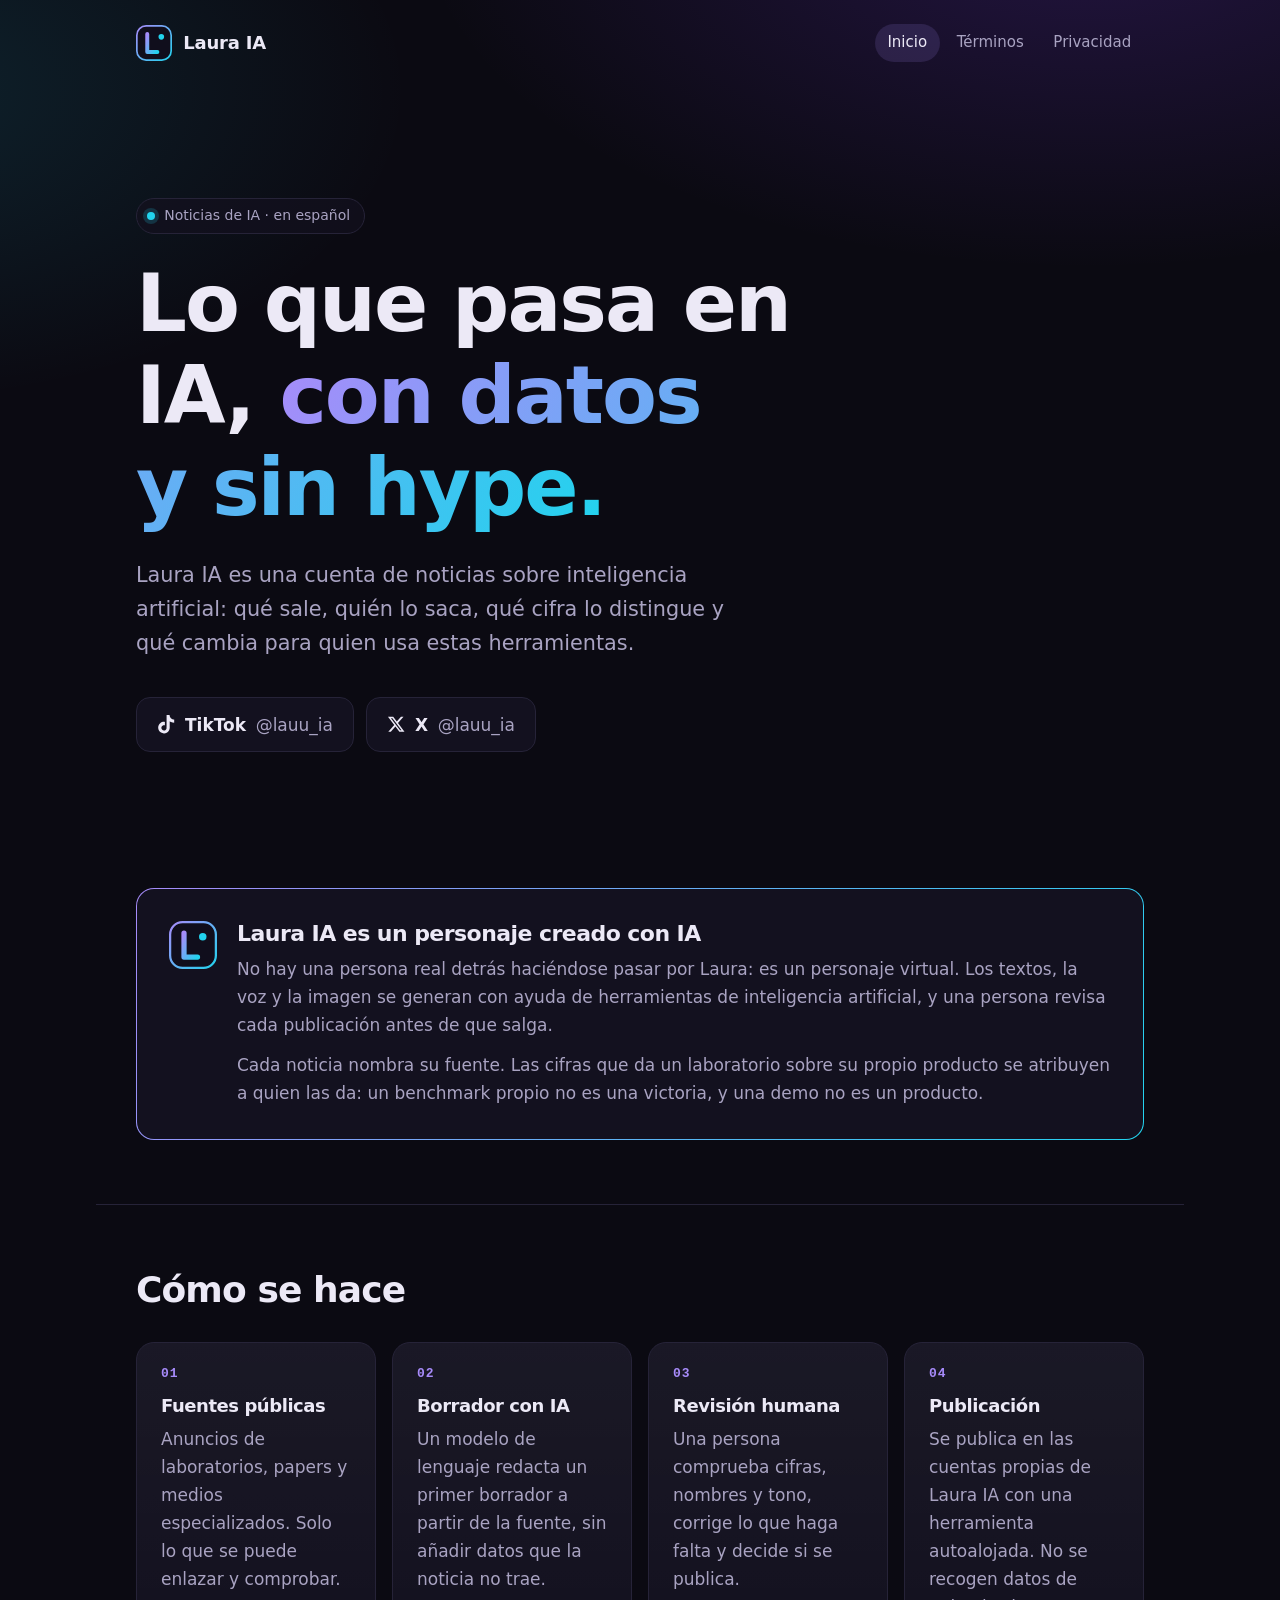
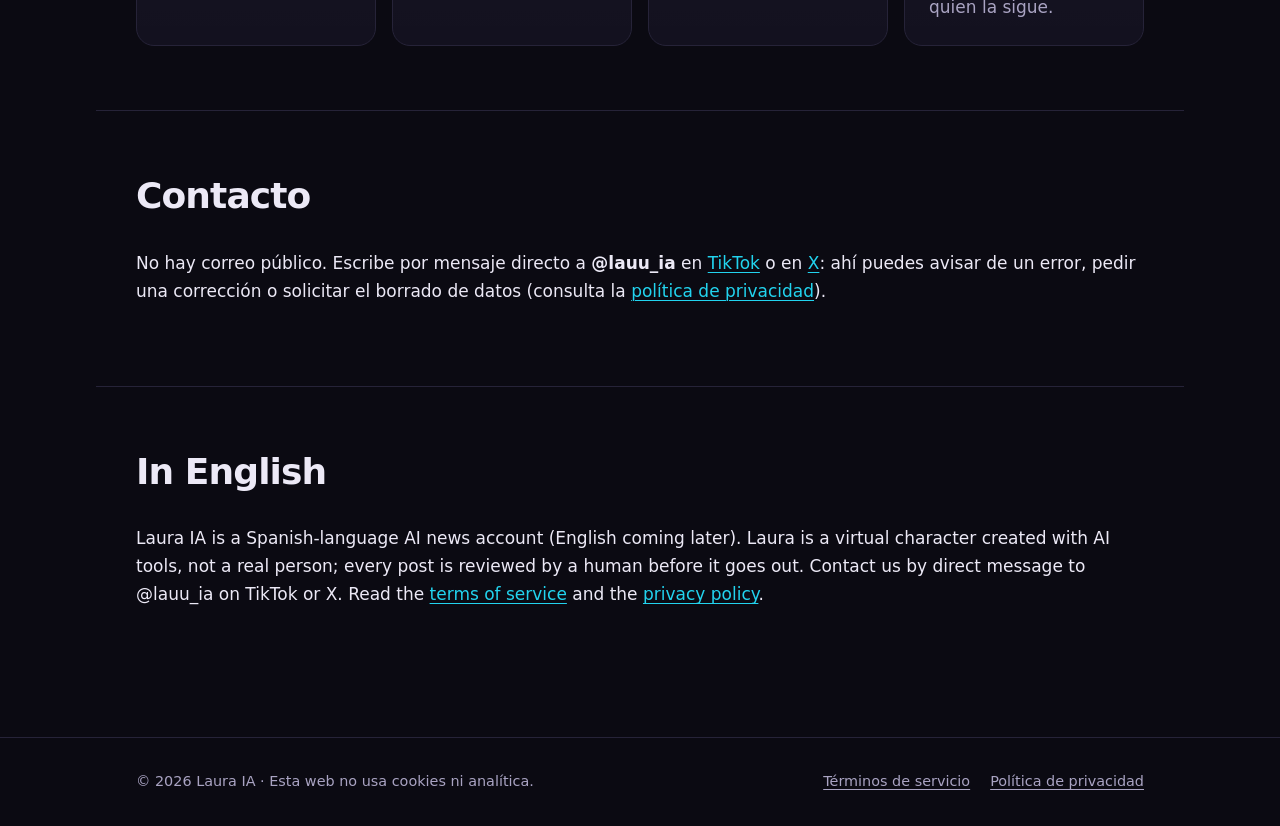
==== index.html @ e36b6e1d "Web pública de Laura IA: portada, términos y privacidad Sitio estático (HTML y CSS, sin build ni rec" ====
<!DOCTYPE html>
<html lang="es">
<head>
  <meta charset="utf-8">
  <meta name="viewport" content="width=device-width, initial-scale=1">
  <title>Laura IA — noticias de inteligencia artificial, con datos y sin hype</title>
  <meta name="description" content="Laura IA es una cuenta de noticias de inteligencia artificial en español. Personaje virtual creado con IA; cada publicación la revisa una persona.">
  <meta name="theme-color" content="#0b0a12">
  <link rel="icon" href="assets/marca.svg" type="image/svg+xml">
  <link rel="stylesheet" href="assets/estilo.css">
  <meta property="og:title" content="Laura IA">
  <meta property="og:description" content="Noticias de IA en español, con datos y sin hype.">
  <meta property="og:type" content="website">
</head>
<body>
  <a class="saltar" href="#contenido">Saltar al contenido</a>

  <header class="contenedor cabecera">
    <a class="marca" href="./"><img src="assets/marca.svg" alt="" width="36" height="36">Laura IA</a>
    <nav class="nav" aria-label="Principal">
      <a href="./" aria-current="page">Inicio</a>
      <a href="terminos/">Términos</a>
      <a href="privacidad/">Privacidad</a>
    </nav>
  </header>

  <main id="contenido">
    <section class="contenedor portada" aria-labelledby="titulo">
      <p class="antetitulo">Noticias de IA · en español</p>
      <h1 id="titulo">Lo que pasa en IA, <em>con datos y sin hype.</em></h1>
      <p class="entradilla">Laura IA es una cuenta de noticias sobre inteligencia artificial: qué sale, quién lo saca, qué cifra lo distingue y qué cambia para quien usa estas herramientas.</p>
      <div class="acciones">
        <a class="boton" href="https://www.tiktok.com/@lauu_ia" rel="me noopener">
          <svg viewBox="0 0 24 24" aria-hidden="true"><path fill="currentColor" d="M12.525.02c1.31-.02 2.61-.01 3.91-.02.08 1.53.63 3.09 1.75 4.17 1.12 1.11 2.7 1.62 4.24 1.79v4.03c-1.44-.05-2.89-.35-4.2-.97-.57-.26-1.1-.59-1.62-.93-.01 2.92.01 5.84-.02 8.75-.08 1.4-.54 2.79-1.35 3.94-1.31 1.92-3.58 3.17-5.91 3.21-1.43.08-2.86-.31-4.08-1.03-2.02-1.19-3.44-3.37-3.65-5.71-.02-.5-.03-1-.01-1.49.18-1.9 1.12-3.72 2.58-4.96 1.66-1.44 3.98-2.13 6.15-1.72.02 1.48-.04 2.96-.04 4.44-.99-.32-2.15-.23-3.02.37-.63.41-1.11 1.04-1.36 1.75-.21.51-.15 1.07-.14 1.61.24 1.64 1.82 3.02 3.5 2.87 1.12-.01 2.19-.66 2.77-1.61.19-.33.4-.67.41-1.06.1-1.79.06-3.57.07-5.36.01-4.03-.01-8.05.02-12.07z"/></svg>
          TikTok <span>@lauu_ia</span>
        </a>
        <a class="boton" href="https://x.com/lauu_ia" rel="me noopener">
          <svg viewBox="0 0 24 24" aria-hidden="true"><path fill="currentColor" d="M18.244 2.25h3.308l-7.227 8.26 8.502 11.24H16.17l-5.214-6.817L4.99 21.75H1.68l7.73-8.835L1.254 2.25H8.08l4.713 6.231zm-1.161 17.52h1.833L7.084 4.126H5.117z"/></svg>
          X <span>@lauu_ia</span>
        </a>
      </div>
    </section>

    <section class="contenedor seccion" aria-labelledby="quien">
      <div class="aviso">
        <img src="assets/marca.svg" alt="" width="48" height="48">
        <div>
          <h2 id="quien">Laura IA es un personaje creado con IA</h2>
          <p>No hay una persona real detrás haciéndose pasar por Laura: es un personaje virtual. Los textos, la voz y la imagen se generan con ayuda de herramientas de inteligencia artificial, y una persona revisa cada publicación antes de que salga.</p>
          <p>Cada noticia nombra su fuente. Las cifras que da un laboratorio sobre su propio producto se atribuyen a quien las da: un benchmark propio no es una victoria, y una demo no es un producto.</p>
        </div>
      </div>
    </section>

    <section class="contenedor seccion" aria-labelledby="como">
      <h2 id="como">Cómo se hace</h2>
      <ol class="rejilla">
        <li class="tarjeta">
          <span class="num" aria-hidden="true">01</span>
          <h3>Fuentes públicas</h3>
          <p>Anuncios de laboratorios, papers y medios especializados. Solo lo que se puede enlazar y comprobar.</p>
        </li>
        <li class="tarjeta">
          <span class="num" aria-hidden="true">02</span>
          <h3>Borrador con IA</h3>
          <p>Un modelo de lenguaje redacta un primer borrador a partir de la fuente, sin añadir datos que la noticia no trae.</p>
        </li>
        <li class="tarjeta">
          <span class="num" aria-hidden="true">03</span>
          <h3>Revisión humana</h3>
          <p>Una persona comprueba cifras, nombres y tono, corrige lo que haga falta y decide si se publica.</p>
        </li>
        <li class="tarjeta">
          <span class="num" aria-hidden="true">04</span>
          <h3>Publicación</h3>
          <p>Se publica en las cuentas propias de Laura IA con una herramienta autoalojada. No se recogen datos de quien la sigue.</p>
        </li>
      </ol>
    </section>

    <section class="contenedor seccion" aria-labelledby="contacto">
      <h2 id="contacto">Contacto</h2>
      <p>No hay correo público. Escribe por mensaje directo a <strong>@lauu_ia</strong> en <a href="https://www.tiktok.com/@lauu_ia">TikTok</a> o en <a href="https://x.com/lauu_ia">X</a>: ahí puedes avisar de un error, pedir una corrección o solicitar el borrado de datos (consulta la <a href="privacidad/">política de privacidad</a>).</p>
    </section>

    <section class="contenedor seccion" lang="en" aria-labelledby="english">
      <h2 id="english">In English</h2>
      <p>Laura IA is a Spanish-language AI news account (English coming later). Laura is a virtual character created with AI tools, not a real person; every post is reviewed by a human before it goes out. Contact us by direct message to @lauu_ia on TikTok or X. Read the <a href="terminos/">terms of service</a> and the <a href="privacidad/">privacy policy</a>.</p>
    </section>
  </main>

  <footer class="pie">
    <div class="contenedor">
      <p>© 2026 Laura IA · Esta web no usa cookies ni analítica.</p>
      <nav aria-label="Legal">
        <a href="terminos/">Términos de servicio</a>
        <a href="privacidad/">Política de privacidad</a>
      </nav>
    </div>
  </footer>
</body>
</html>
---- assets/estilo.css ----
/* Laura IA — hoja única, sin dependencias ni fuentes externas */

:root {
  color-scheme: dark;
  --fondo: #0b0a12;
  --fondo-alto: #13111f;
  --borde: #262338;
  --texto: #ece9f6;
  --texto-suave: #a9a3c2;
  --violeta: #a78bfa;
  --violeta-hondo: #7c3aed;
  --cian: #22d3ee;
  --degradado: linear-gradient(120deg, var(--violeta) 0%, var(--cian) 100%);
  --radio: 18px;
  --ancho: 68rem;
  --lectura: 42rem;
  --sans: ui-sans-serif, system-ui, -apple-system, "Segoe UI", Roboto, "Helvetica Neue", Arial, sans-serif;
  --mono: ui-monospace, "SF Mono", "Cascadia Code", "Roboto Mono", Menlo, Consolas, monospace;
}

*, *::before, *::after { box-sizing: border-box; }

html { -webkit-text-size-adjust: 100%; text-size-adjust: 100%; }

body {
  margin: 0;
  min-height: 100vh;
  display: flex;
  flex-direction: column;
  background:
    radial-gradient(60rem 32rem at 85% -10%, rgb(124 58 237 / 0.22), transparent 70%),
    radial-gradient(48rem 28rem at -10% 10%, rgb(34 211 238 / 0.12), transparent 70%),
    var(--fondo);
  background-attachment: fixed;
  color: var(--texto);
  font: 400 1.0625rem/1.65 var(--sans);
  -webkit-font-smoothing: antialiased;
}

main { flex: 1; }

a { color: var(--cian); text-underline-offset: 0.2em; text-decoration-thickness: 1px; }
a:hover { color: #67e8f9; text-decoration-thickness: 2px; }

:focus-visible {
  outline: 2px solid var(--cian);
  outline-offset: 3px;
  border-radius: 6px;
}

.saltar {
  position: absolute;
  left: 1rem;
  top: -4rem;
  z-index: 10;
  padding: 0.6rem 1rem;
  border-radius: 10px;
  background: var(--texto);
  color: var(--fondo);
  font-weight: 600;
  text-decoration: none;
}
.saltar:focus { top: 1rem; }

.contenedor {
  width: 100%;
  max-width: var(--ancho);
  margin-inline: auto;
  padding-inline: clamp(1.25rem, 4vw, 2.5rem);
}

/* Cabecera */

.cabecera {
  display: flex;
  align-items: center;
  justify-content: space-between;
  gap: 1rem;
  padding-block: 1.5rem;
}

.marca {
  display: inline-flex;
  align-items: center;
  gap: 0.7rem;
  color: var(--texto);
  font-weight: 700;
  font-size: 1.125rem;
  letter-spacing: -0.01em;
  text-decoration: none;
}
.marca:hover { color: var(--texto); }
.marca img { width: 2.25rem; height: 2.25rem; }

.nav { display: flex; gap: 0.25rem; flex-wrap: wrap; }
.nav a {
  padding: 0.4rem 0.8rem;
  border-radius: 999px;
  color: var(--texto-suave);
  font-size: 0.9375rem;
  text-decoration: none;
}
.nav a:hover { color: var(--texto); background: rgb(255 255 255 / 0.05); }
.nav a[aria-current="page"] { color: var(--texto); background: rgb(167 139 250 / 0.14); }

/* Portada */

.portada { padding-block: clamp(3rem, 10vw, 7rem) clamp(2.5rem, 6vw, 4.5rem); }

.antetitulo {
  display: inline-flex;
  align-items: center;
  gap: 0.55rem;
  margin: 0 0 1.5rem;
  padding: 0.35rem 0.85rem 0.35rem 0.65rem;
  border: 1px solid var(--borde);
  border-radius: 999px;
  background: rgb(19 17 31 / 0.7);
  color: var(--texto-suave);
  font-size: 0.875rem;
}
.antetitulo::before {
  content: "";
  width: 0.5rem;
  height: 0.5rem;
  border-radius: 50%;
  background: var(--cian);
  box-shadow: 0 0 0 4px rgb(34 211 238 / 0.18);
}

h1, h2, h3 { line-height: 1.15; letter-spacing: -0.025em; text-wrap: balance; }
h2, h3 { font-weight: 700; }

.portada h1 {
  max-width: 16ch;
  margin: 0;
  font-size: clamp(2.6rem, 7.5vw, 5rem);
  font-weight: 800;
}
.portada h1 em {
  font-style: normal;
  background: var(--degradado);
  -webkit-background-clip: text;
  background-clip: text;
  color: transparent;
}

.entradilla {
  max-width: 38rem;
  margin: 1.5rem 0 2.25rem;
  color: var(--texto-suave);
  font-size: clamp(1.125rem, 2.2vw, 1.3rem);
}

.acciones { display: flex; flex-wrap: wrap; gap: 0.75rem; }

.boton {
  display: inline-flex;
  align-items: center;
  gap: 0.6rem;
  padding: 0.8rem 1.25rem;
  border: 1px solid var(--borde);
  border-radius: 14px;
  background: var(--fondo-alto);
  color: var(--texto);
  font-weight: 600;
  text-decoration: none;
  transition: border-color 0.15s, transform 0.15s;
}
.boton:hover { color: var(--texto); border-color: var(--violeta); transform: translateY(-1px); }
.boton svg { width: 1.15rem; height: 1.15rem; flex: none; }
.boton span { color: var(--texto-suave); font-weight: 400; }

/* Bloques */

.seccion { padding-block: clamp(2rem, 6vw, 4rem); }
.seccion + .seccion { border-top: 1px solid var(--borde); }

.seccion > h2 {
  margin: 0 0 2rem;
  font-size: clamp(1.6rem, 3.5vw, 2.25rem);
}

.rejilla {
  display: grid;
  grid-template-columns: repeat(4, 1fr);
  gap: 1rem;
  margin: 0;
  padding: 0;
  list-style: none;
}

.tarjeta {
  position: relative;
  padding: 1.5rem;
  border: 1px solid var(--borde);
  border-radius: var(--radio);
  background: linear-gradient(180deg, rgb(255 255 255 / 0.03), transparent), var(--fondo-alto);
}
.tarjeta h3 { margin: 0 0 0.5rem; font-size: 1.125rem; }
.tarjeta p { margin: 0; color: var(--texto-suave); }
.tarjeta .num {
  display: block;
  margin-bottom: 1rem;
  color: var(--violeta);
  font: 600 0.8125rem/1 var(--mono);
  letter-spacing: 0.08em;
}

.aviso {
  display: grid;
  grid-template-columns: auto 1fr;
  gap: 1.25rem;
  align-items: start;
  padding: clamp(1.25rem, 3vw, 2rem);
  border-radius: var(--radio);
  border: 1px solid transparent;
  background:
    linear-gradient(var(--fondo-alto), var(--fondo-alto)) padding-box,
    var(--degradado) border-box;
}
.aviso img { width: 3rem; height: 3rem; }
.aviso h2 { margin: 0 0 0.5rem; font-size: 1.375rem; }
.aviso p { margin: 0; color: var(--texto-suave); }
.aviso p + p { margin-top: 0.75rem; }

/* Páginas legales */

.legal { padding-block: clamp(2.5rem, 7vw, 5rem); }
.legal > * { max-width: var(--lectura); }

.legal h1 { margin: 0 0 0.75rem; font-size: clamp(2.2rem, 5.5vw, 3.25rem); font-weight: 800; }

.fecha { margin: 0 0 2.5rem; color: var(--texto-suave); font-size: 0.9375rem; }

.resumen {
  margin: 0 0 3rem;
  padding: 1.25rem 1.5rem;
  border-left: 3px solid var(--cian);
  border-radius: 0 12px 12px 0;
  background: rgb(34 211 238 / 0.06);
}
.resumen p { margin: 0; }
.resumen ul { margin: 0.5rem 0 0; padding-left: 1.2rem; }

.legal h2 {
  margin: 2.75rem 0 0.75rem;
  font-size: 1.375rem;
  scroll-margin-top: 1.5rem;
}
.legal h2 .num { margin-right: 0.5rem; color: var(--violeta); font: 600 0.95rem var(--mono); }
.legal p, .legal li { color: #d6d2e6; }
.legal ul { padding-left: 1.2rem; }
.legal li + li { margin-top: 0.4rem; }
.legal strong { color: var(--texto); }

.ingles {
  margin-top: 4rem;
  padding: clamp(1.25rem, 3vw, 2rem);
  border: 1px solid var(--borde);
  border-radius: var(--radio);
  background: var(--fondo-alto);
}
.ingles h2 { margin-top: 0; }
.ingles h3 { margin: 1.75rem 0 0.5rem; font-size: 1.0625rem; }
.ingles p, .ingles li { font-size: 0.975rem; }
.etiqueta {
  display: inline-block;
  margin-bottom: 0.75rem;
  padding: 0.15rem 0.55rem;
  border-radius: 6px;
  background: rgb(167 139 250 / 0.14);
  color: var(--violeta);
  font: 600 0.75rem/1.6 var(--mono);
  letter-spacing: 0.08em;
}

/* Pie */

.pie {
  margin-top: 3rem;
  padding-block: 2rem;
  border-top: 1px solid var(--borde);
  color: var(--texto-suave);
  font-size: 0.9rem;
}
.pie .contenedor { display: flex; flex-wrap: wrap; gap: 0.75rem 2rem; justify-content: space-between; }
.pie p { margin: 0; }
.pie nav { display: flex; flex-wrap: wrap; gap: 1.25rem; }
.pie a { color: var(--texto-suave); }
.pie a:hover { color: var(--texto); }

@media (max-width: 60rem) {
  .rejilla { grid-template-columns: repeat(2, 1fr); }
}

@media (max-width: 34rem) {
  .rejilla { grid-template-columns: 1fr; }
  .cabecera { flex-direction: column; align-items: flex-start; }
  .nav { margin-left: -0.8rem; }
  .aviso { grid-template-columns: 1fr; }
  .boton { width: 100%; justify-content: center; }
}

@media (prefers-reduced-motion: reduce) {
  * { transition: none !important; }
}
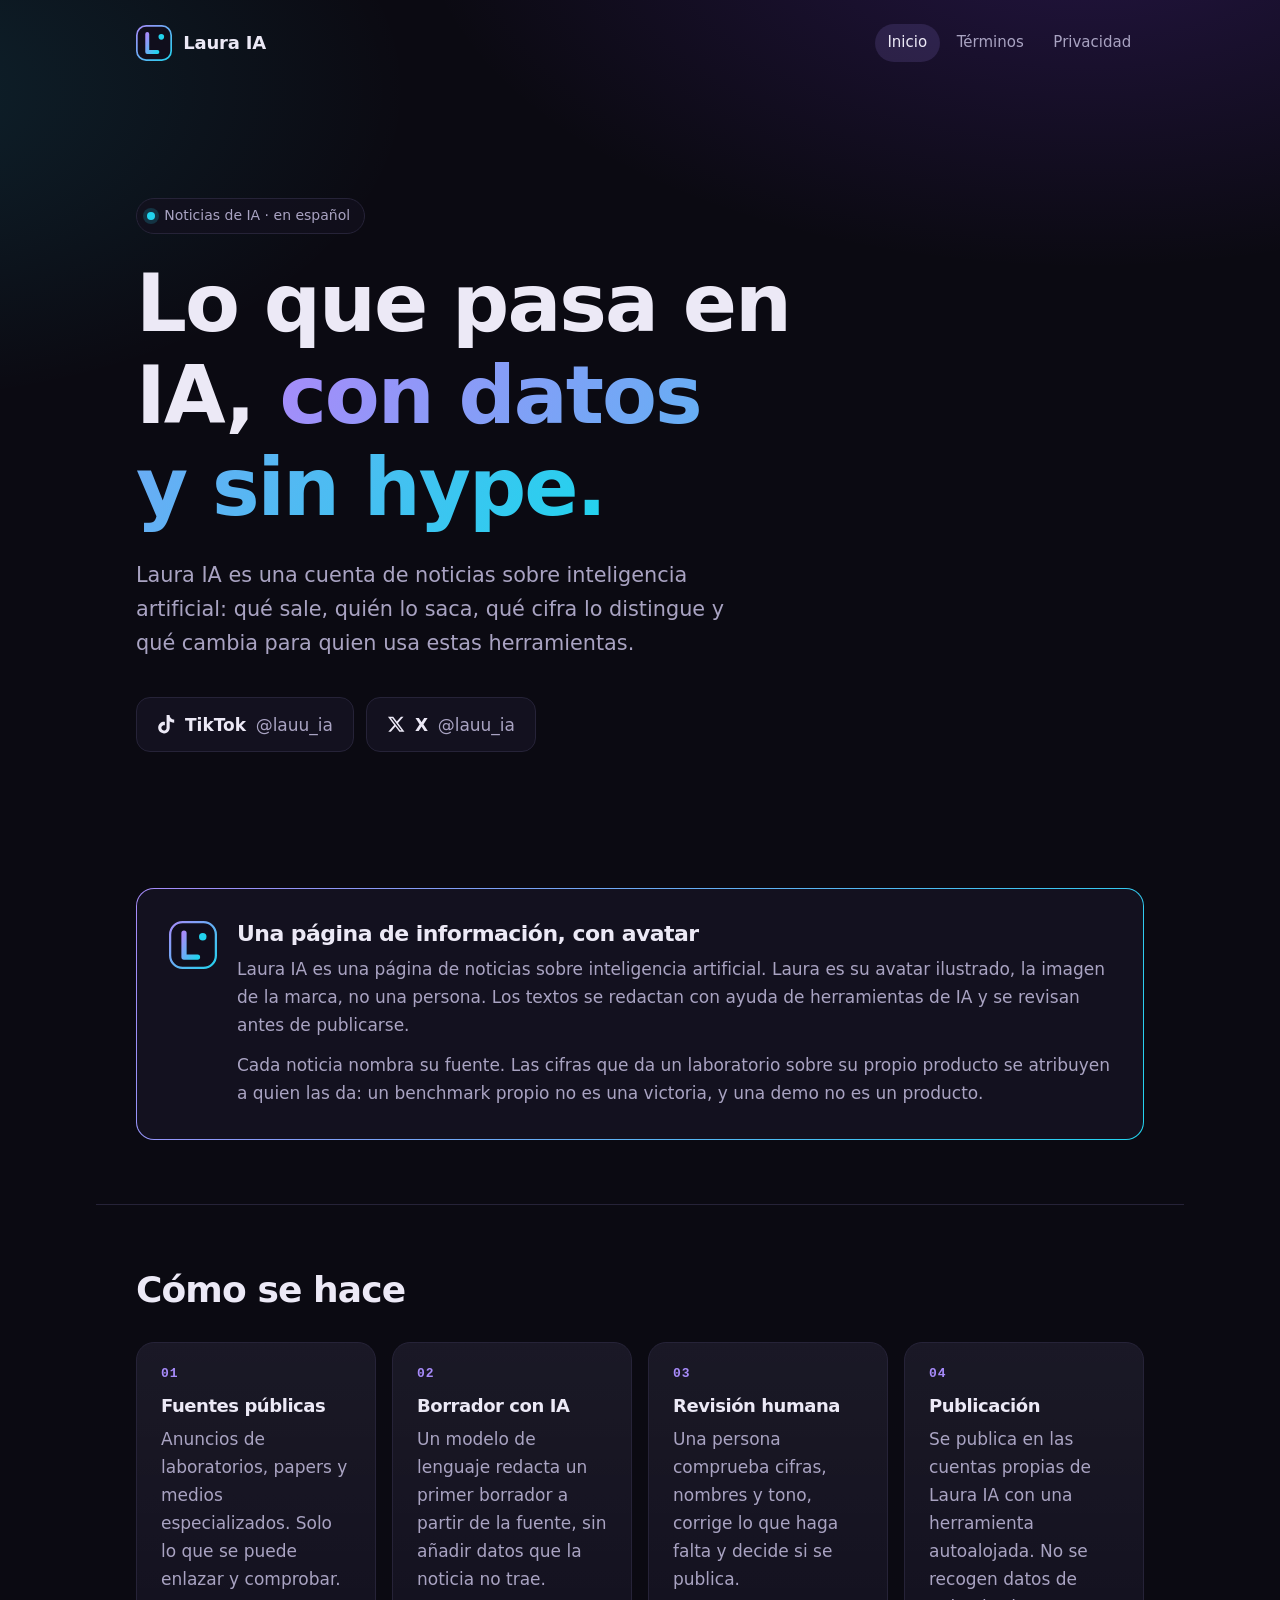
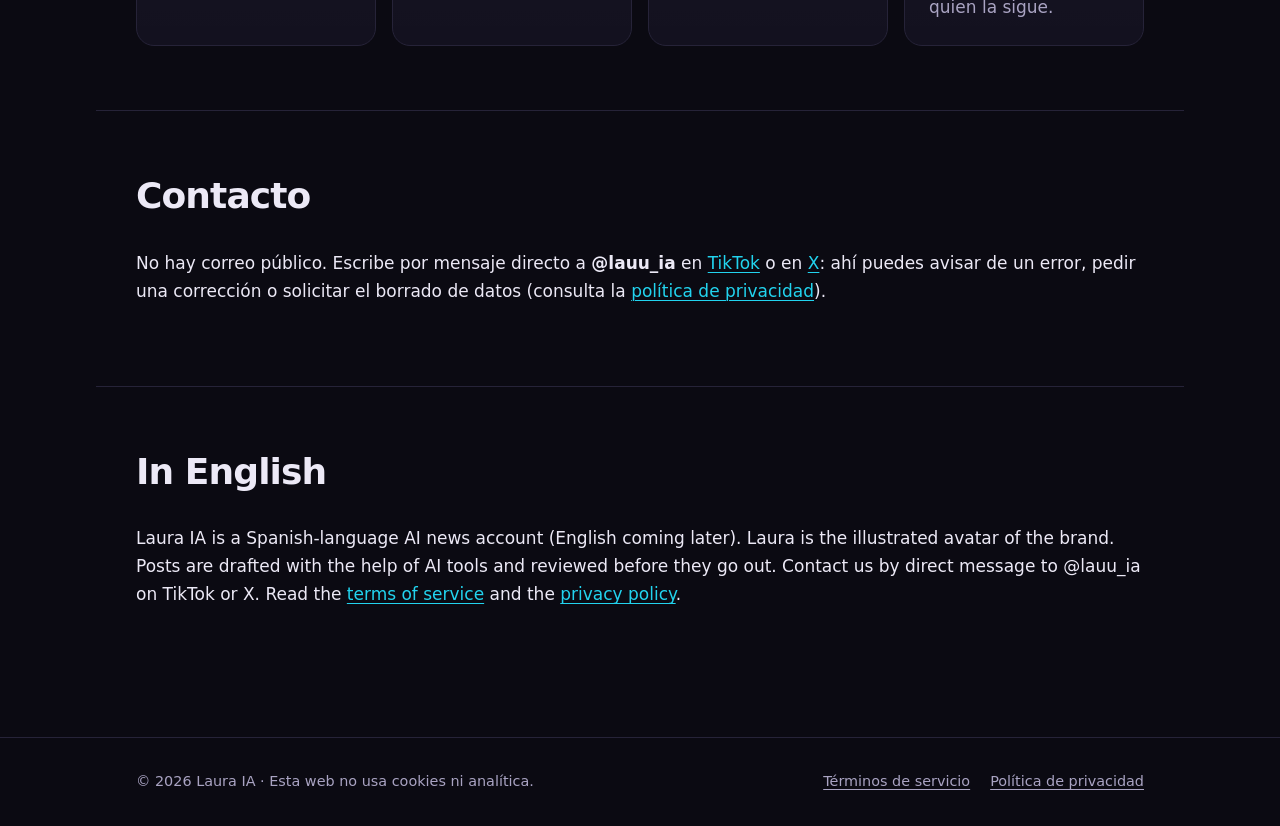
==== commit eb6f9b92: "Textos: página de información con avatar ilustrado, no personaje Co-Authored-By: Claude Opus 5.5 (1M" ====
--- a/index.html
+++ b/index.html
@@ -4,7 +4,7 @@
   <meta charset="utf-8">
   <meta name="viewport" content="width=device-width, initial-scale=1">
   <title>Laura IA — noticias de inteligencia artificial, con datos y sin hype</title>
-  <meta name="description" content="Laura IA es una cuenta de noticias de inteligencia artificial en español. Personaje virtual creado con IA; cada publicación la revisa una persona.">
+  <meta name="description" content="Laura IA es una cuenta de noticias de inteligencia artificial en español. Noticias contrastadas, con su fuente, y redactadas con ayuda de IA.">
   <meta name="theme-color" content="#0b0a12">
   <link rel="icon" href="assets/marca.svg" type="image/svg+xml">
   <link rel="stylesheet" href="assets/estilo.css">
@@ -45,8 +45,8 @@
       <div class="aviso">
         <img src="assets/marca.svg" alt="" width="48" height="48">
         <div>
-          <h2 id="quien">Laura IA es un personaje creado con IA</h2>
-          <p>No hay una persona real detrás haciéndose pasar por Laura: es un personaje virtual. Los textos, la voz y la imagen se generan con ayuda de herramientas de inteligencia artificial, y una persona revisa cada publicación antes de que salga.</p>
+          <h2 id="quien">Una página de información, con avatar</h2>
+          <p>Laura IA es una página de noticias sobre inteligencia artificial. Laura es su avatar ilustrado, la imagen de la marca, no una persona. Los textos se redactan con ayuda de herramientas de IA y se revisan antes de publicarse.</p>
           <p>Cada noticia nombra su fuente. Las cifras que da un laboratorio sobre su propio producto se atribuyen a quien las da: un benchmark propio no es una victoria, y una demo no es un producto.</p>
         </div>
       </div>
@@ -85,7 +85,7 @@
 
     <section class="contenedor seccion" lang="en" aria-labelledby="english">
       <h2 id="english">In English</h2>
-      <p>Laura IA is a Spanish-language AI news account (English coming later). Laura is a virtual character created with AI tools, not a real person; every post is reviewed by a human before it goes out. Contact us by direct message to @lauu_ia on TikTok or X. Read the <a href="terminos/">terms of service</a> and the <a href="privacidad/">privacy policy</a>.</p>
+      <p>Laura IA is a Spanish-language AI news account (English coming later). Laura is the illustrated avatar of the brand. Posts are drafted with the help of AI tools and reviewed before they go out. Contact us by direct message to @lauu_ia on TikTok or X. Read the <a href="terminos/">terms of service</a> and the <a href="privacidad/">privacy policy</a>.</p>
     </section>
   </main>
 
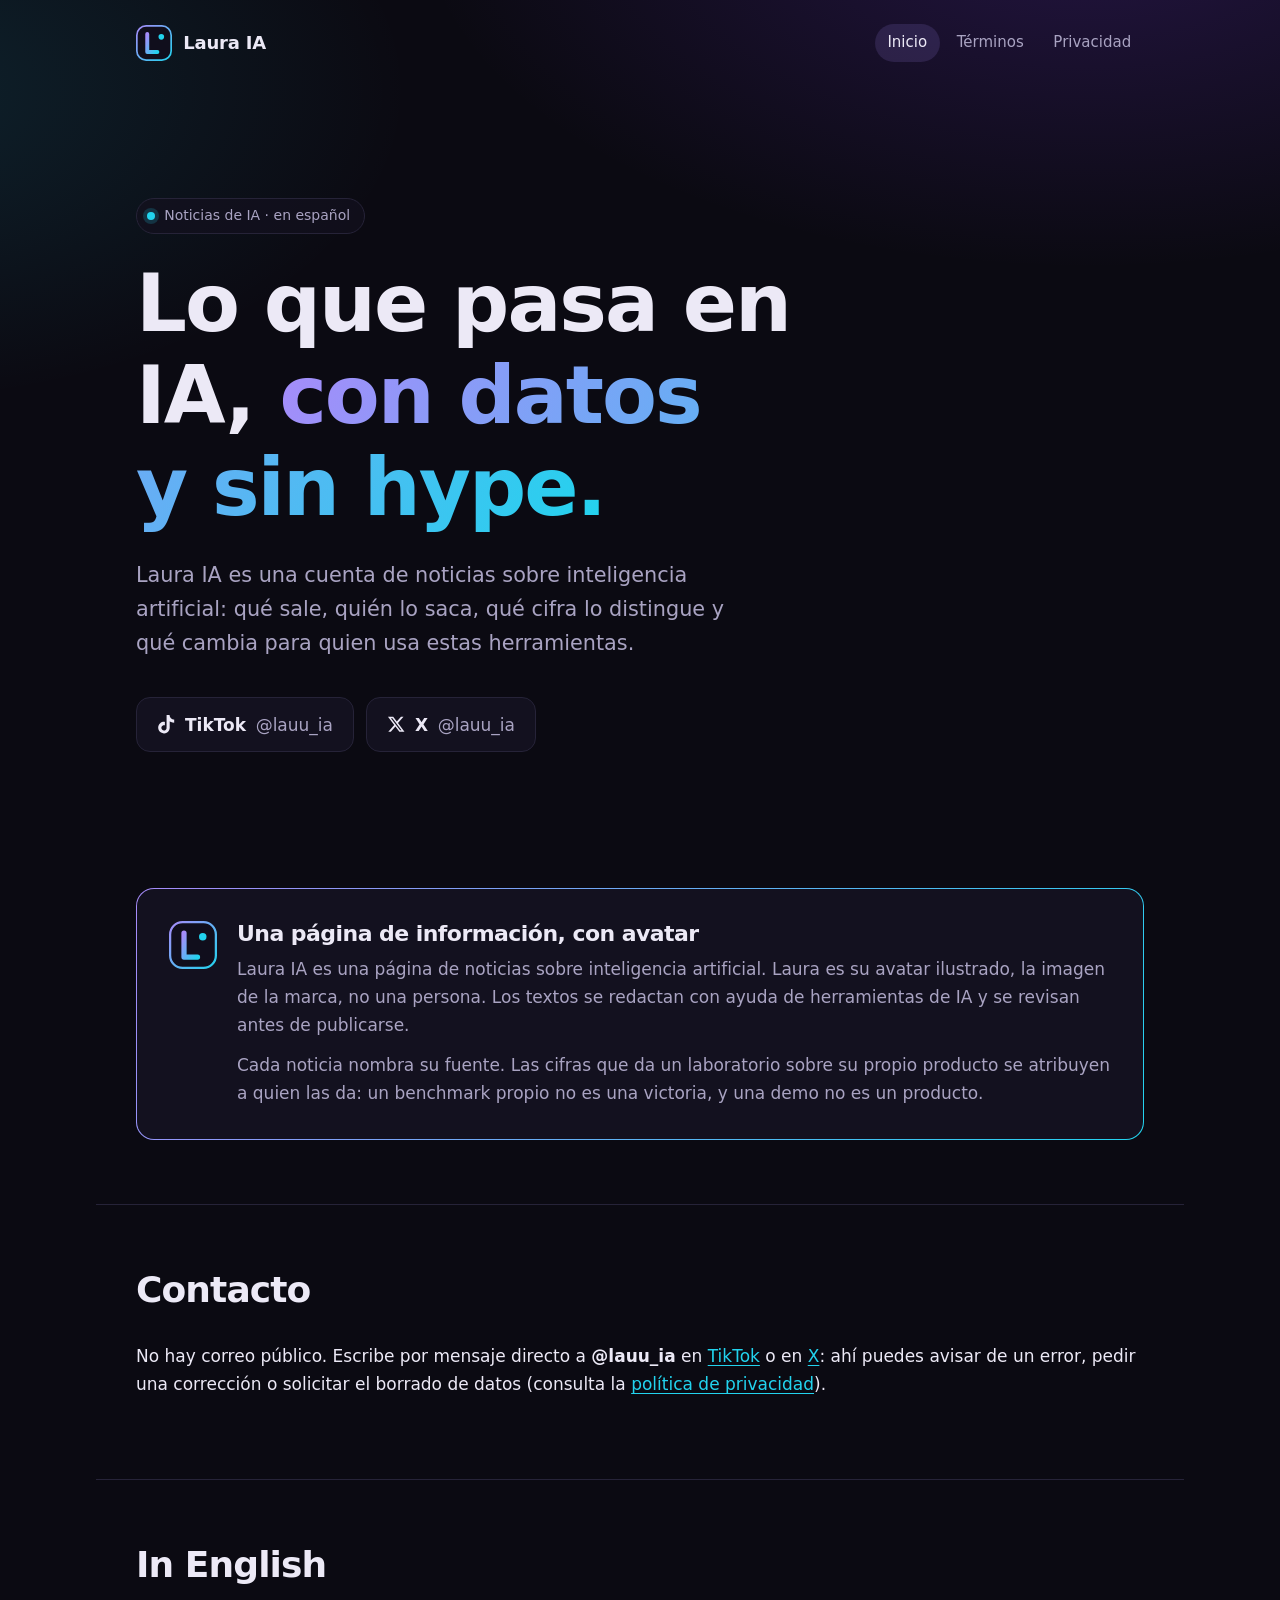
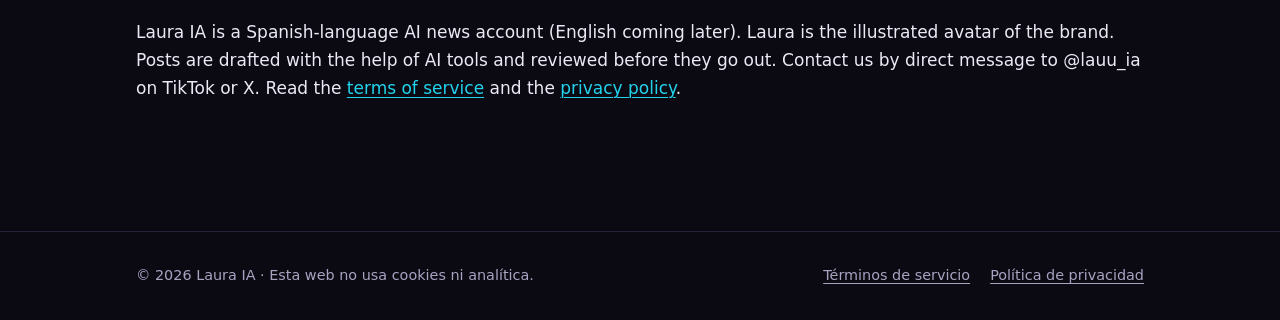
==== commit 810edac5: "Portada sin la sección «Cómo se hace» Co-Authored-By: Claude Opus 5.5 (1M context) <noreply@anthropi" ====
--- a/index.html
+++ b/index.html
@@ -52,31 +52,6 @@
       </div>
     </section>
 
-    <section class="contenedor seccion" aria-labelledby="como">
-      <h2 id="como">Cómo se hace</h2>
-      <ol class="rejilla">
-        <li class="tarjeta">
-          <span class="num" aria-hidden="true">01</span>
-          <h3>Fuentes públicas</h3>
-          <p>Anuncios de laboratorios, papers y medios especializados. Solo lo que se puede enlazar y comprobar.</p>
-        </li>
-        <li class="tarjeta">
-          <span class="num" aria-hidden="true">02</span>
-          <h3>Borrador con IA</h3>
-          <p>Un modelo de lenguaje redacta un primer borrador a partir de la fuente, sin añadir datos que la noticia no trae.</p>
-        </li>
-        <li class="tarjeta">
-          <span class="num" aria-hidden="true">03</span>
-          <h3>Revisión humana</h3>
-          <p>Una persona comprueba cifras, nombres y tono, corrige lo que haga falta y decide si se publica.</p>
-        </li>
-        <li class="tarjeta">
-          <span class="num" aria-hidden="true">04</span>
-          <h3>Publicación</h3>
-          <p>Se publica en las cuentas propias de Laura IA con una herramienta autoalojada. No se recogen datos de quien la sigue.</p>
-        </li>
-      </ol>
-    </section>
 
     <section class="contenedor seccion" aria-labelledby="contacto">
       <h2 id="contacto">Contacto</h2>
